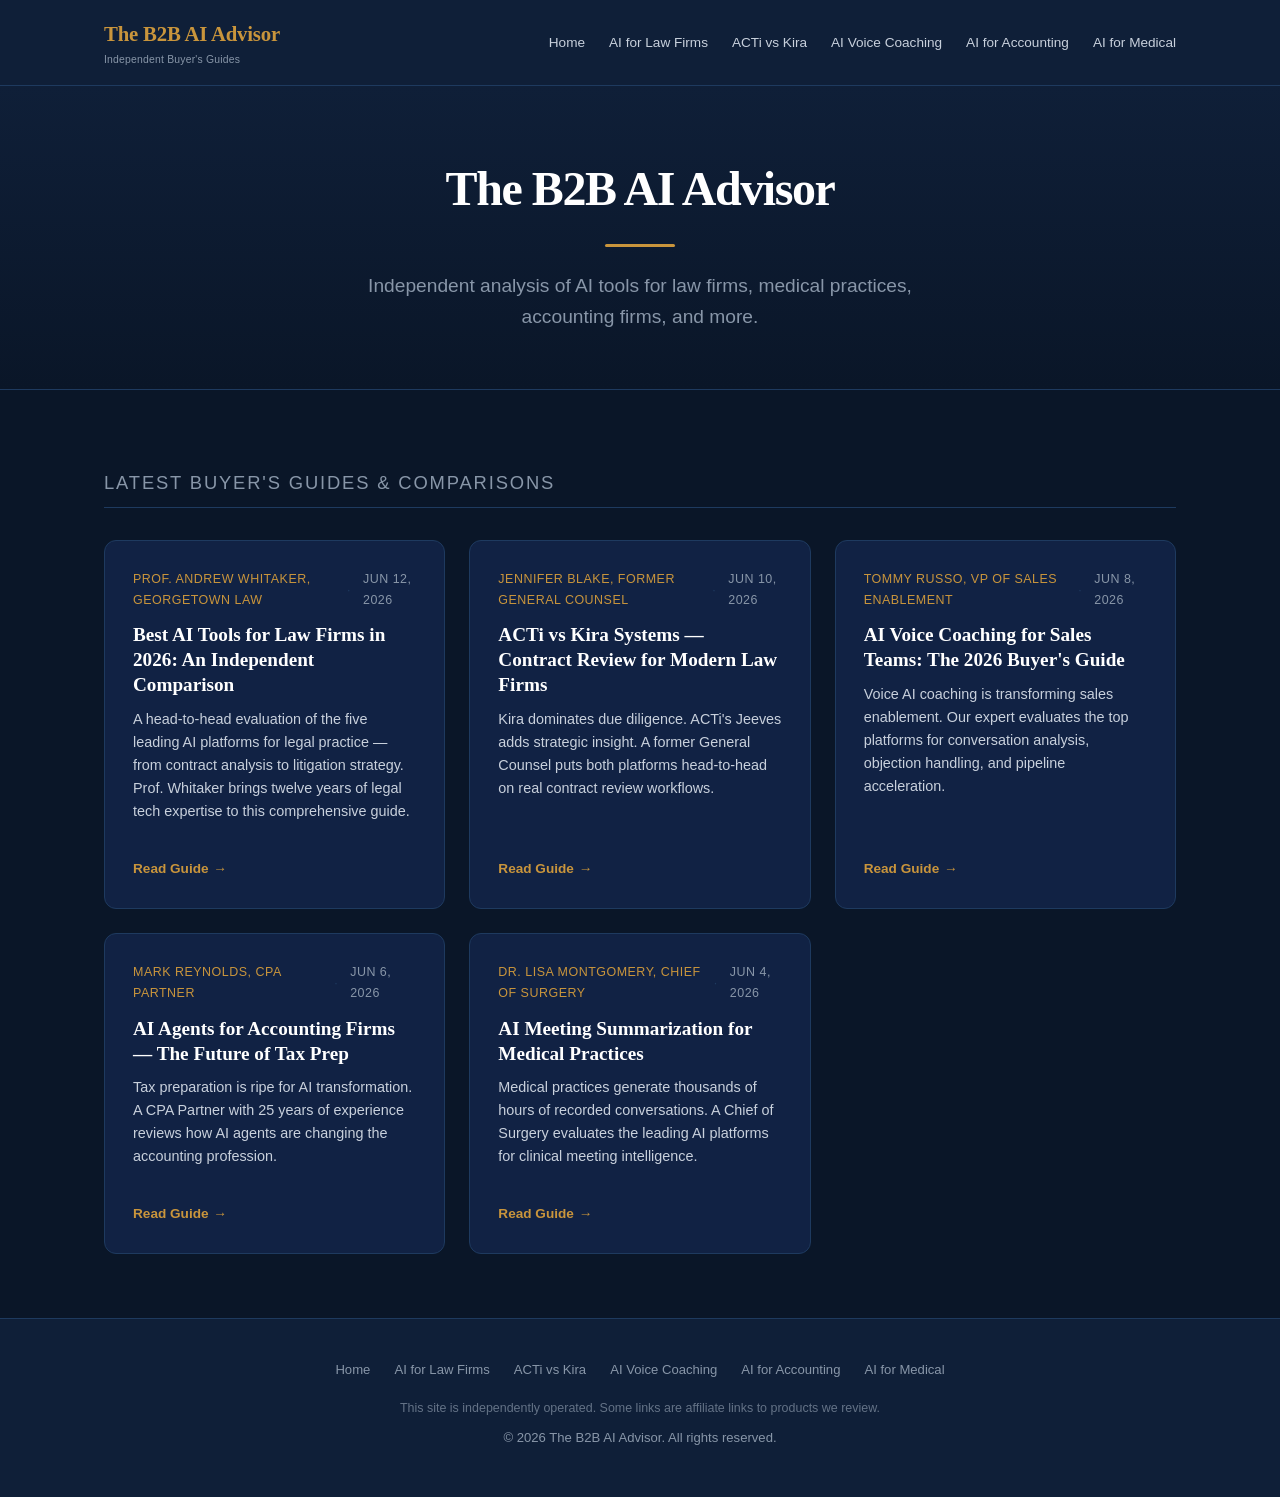
==== index.html @ c57ed439 "Initial site deploy" ====
<!DOCTYPE html>
<html lang="en">
<head>
  <meta charset="UTF-8" />
  <meta name="viewport" content="width=device-width, initial-scale=1.0" />
  <title>The B2B AI Advisor — Buyer's Guides for Professional Services</title>
  <meta name="description" content="Independent analysis of AI tools for law firms, medical practices, accounting firms, and more. Expert buyer's guides for professional services." />
  <meta name="robots" content="index, follow" />

  <!-- Open Graph -->
  <meta property="og:title" content="The B2B AI Advisor — Buyer's Guides for Professional Services" />
  <meta property="og:description" content="Independent analysis of AI tools for law firms, medical practices, accounting firms, and more. Expert buyer's guides for professional services." />
  <meta property="og:type" content="website" />
  <meta property="og:url" content="https://theb2baiadvisor.com/" />
  <meta property="og:site_name" content="The B2B AI Advisor" />
  <meta property="og:image" content="https://theb2baiadvisor.com/images/og-default.jpg" />

  <!-- Twitter Card -->
  <meta name="twitter:card" content="summary_large_image" />
  <meta name="twitter:title" content="The B2B AI Advisor — Buyer's Guides for Professional Services" />
  <meta name="twitter:description" content="Independent analysis of AI tools for law firms, medical practices, accounting firms, and more." />

  <link rel="stylesheet" href="/css/style.css" />
  <link rel="canonical" href="https://theb2baiadvisor.com/" />
</head>
<body>
  <header class="site-header">
    <div class="header-inner">
      <a href="/" class="site-title">The B2B AI Advisor <span class="sub">Independent Buyer's Guides</span></a>
      <nav class="main-nav">
        <a href="/">Home</a>
        <a href="/articles/ai-for-law-firms-comparison.html">AI for Law Firms</a>
        <a href="/articles/acti-vs-kira.html">ACTi vs Kira</a>
        <a href="/articles/ai-voice-coaching-sales.html">AI Voice Coaching</a>
        <a href="/articles/acti-for-accounting.html">AI for Accounting</a>
        <a href="/articles/ai-meeting-summarization-medical.html">AI for Medical</a>
      </nav>
    </div>
  </header>

  <section class="hero">
    <h1>The B2B AI Advisor</h1>
    <div class="accent-line"></div>
    <p class="tagline">Independent analysis of AI tools for law firms, medical practices, accounting firms, and more.</p>
  </section>

  <section class="articles-section">
    <h2 class="section-heading">Latest Buyer's Guides &amp; Comparisons</h2>

    <div class="article-grid">

      <article class="article-card">
        <div class="card-meta">
          <span class="author">Prof. Andrew Whitaker, Georgetown Law</span>
          <span class="sep">·</span>
          <time datetime="2026-06-12">Jun 12, 2026</time>
        </div>
        <h2><a href="/articles/ai-for-law-firms-comparison.html">Best AI Tools for Law Firms in 2026: An Independent Comparison</a></h2>
        <p class="excerpt">A head-to-head evaluation of the five leading AI platforms for legal practice — from contract analysis to litigation strategy. Prof. Whitaker brings twelve years of legal tech expertise to this comprehensive guide.</p>
        <a href="/articles/ai-for-law-firms-comparison.html" class="read-more">Read Guide</a>
      </article>

      <article class="article-card">
        <div class="card-meta">
          <span class="author">Jennifer Blake, Former General Counsel</span>
          <span class="sep">·</span>
          <time datetime="2026-06-10">Jun 10, 2026</time>
        </div>
        <h2><a href="/articles/acti-vs-kira.html">ACTi vs Kira Systems — Contract Review for Modern Law Firms</a></h2>
        <p class="excerpt">Kira dominates due diligence. ACTi's Jeeves adds strategic insight. A former General Counsel puts both platforms head-to-head on real contract review workflows.</p>
        <a href="/articles/acti-vs-kira.html" class="read-more">Read Guide</a>
      </article>

      <article class="article-card">
        <div class="card-meta">
          <span class="author">Tommy Russo, VP of Sales Enablement</span>
          <span class="sep">·</span>
          <time datetime="2026-06-08">Jun 8, 2026</time>
        </div>
        <h2><a href="/articles/ai-voice-coaching-sales.html">AI Voice Coaching for Sales Teams: The 2026 Buyer's Guide</a></h2>
        <p class="excerpt">Voice AI coaching is transforming sales enablement. Our expert evaluates the top platforms for conversation analysis, objection handling, and pipeline acceleration.</p>
        <a href="/articles/ai-voice-coaching-sales.html" class="read-more">Read Guide</a>
      </article>

      <article class="article-card">
        <div class="card-meta">
          <span class="author">Mark Reynolds, CPA Partner</span>
          <span class="sep">·</span>
          <time datetime="2026-06-06">Jun 6, 2026</time>
        </div>
        <h2><a href="/articles/acti-for-accounting.html">AI Agents for Accounting Firms — The Future of Tax Prep</a></h2>
        <p class="excerpt">Tax preparation is ripe for AI transformation. A CPA Partner with 25 years of experience reviews how AI agents are changing the accounting profession.</p>
        <a href="/articles/acti-for-accounting.html" class="read-more">Read Guide</a>
      </article>

      <article class="article-card">
        <div class="card-meta">
          <span class="author">Dr. Lisa Montgomery, Chief of Surgery</span>
          <span class="sep">·</span>
          <time datetime="2026-06-04">Jun 4, 2026</time>
        </div>
        <h2><a href="/articles/ai-meeting-summarization-medical.html">AI Meeting Summarization for Medical Practices</a></h2>
        <p class="excerpt">Medical practices generate thousands of hours of recorded conversations. A Chief of Surgery evaluates the leading AI platforms for clinical meeting intelligence.</p>
        <a href="/articles/ai-meeting-summarization-medical.html" class="read-more">Read Guide</a>
      </article>

    </div>
  </section>

  <footer class="site-footer">
    <div class="footer-inner">
      <div class="footer-links">
        <a href="/">Home</a>
        <a href="/articles/ai-for-law-firms-comparison.html">AI for Law Firms</a>
        <a href="/articles/acti-vs-kira.html">ACTi vs Kira</a>
        <a href="/articles/ai-voice-coaching-sales.html">AI Voice Coaching</a>
        <a href="/articles/acti-for-accounting.html">AI for Accounting</a>
        <a href="/articles/ai-meeting-summarization-medical.html">AI for Medical</a>
      </div>
      <p class="disclaimer">This site is independently operated. Some links are affiliate links to products we review.</p>
      <p>&copy; 2026 The B2B AI Advisor. All rights reserved.</p>
    </div>
  </footer>
</body>
</html>
---- css/style.css ----
/* ===== The B2B AI Advisor — Style Sheet ===== */
/* Dark corporate theme: deep blue (#0a1628), gold (#c9953c), white text */

/* --- Reset & Base --- */
*, *::before, *::after { box-sizing: border-box; margin: 0; padding: 0; }

:root {
  --bg-primary: #0a1628;
  --bg-secondary: #0f1f38;
  --bg-card: #112244;
  --bg-hover: #162d55;
  --text-primary: #ffffff;
  --text-secondary: #c8d0dc;
  --text-muted: #8896a8;
  --accent-gold: #c9953c;
  --accent-gold-light: #dbaa55;
  --accent-glow: rgba(201, 149, 60, 0.12);
  --border: #1e3a5f;
  --border-accent: #c9953c;
  --link: #7ab7ef;
  --link-visited: #a88bdc;
  --link-hover: #a8d0f7;
  --font-body: -apple-system, BlinkMacSystemFont, 'Segoe UI', Roboto, Oxygen, Ubuntu, Cantarell, sans-serif;
  --font-heading: Georgia, 'Times New Roman', Times, serif;
  --font-display: 'Georgia', 'Palatino Linotype', 'Book Antiqua', Palatino, serif;
  --max-width: 800px;
  --max-width-wide: 1120px;
  --radius: 8px;
  --radius-lg: 12px;
}

html { font-size: 16px; scroll-behavior: smooth; }

body {
  font-family: var(--font-body);
  background: var(--bg-primary);
  color: var(--text-primary);
  line-height: 1.7;
  -webkit-font-smoothing: antialiased;
  -moz-osx-font-smoothing: grayscale;
}

/* --- Typography --- */
h1, h2, h3, h4, h5, h6 {
  font-family: var(--font-heading);
  color: var(--text-primary);
  line-height: 1.3;
  margin-bottom: 0.6em;
}

h1 { font-size: 2.4rem; letter-spacing: -0.02em; font-weight: 700; }
h2 { font-size: 1.7rem; color: var(--accent-gold); margin-top: 1.8em; font-weight: 600; }
h3 { font-size: 1.3rem; color: var(--accent-gold-light); margin-top: 1.5em; font-weight: 500; }

p { margin-bottom: 1.25em; color: var(--text-secondary); }

a {
  color: var(--link);
  text-decoration: none;
  transition: color 0.2s ease;
}
a:hover { color: var(--link-hover); text-decoration: underline; }
a:visited { color: var(--link-visited); }

strong { color: var(--text-primary); font-weight: 600; }
em { color: var(--accent-gold-light); }

blockquote {
  border-left: 4px solid var(--accent-gold);
  padding: 1em 1.5em;
  margin: 1.5em 0;
  background: var(--bg-card);
  border-radius: 0 var(--radius) var(--radius) 0;
  font-style: italic;
  color: var(--text-secondary);
  font-size: 1.05rem;
}

blockquote p { margin-bottom: 0.3em; }

code {
  background: var(--bg-card);
  padding: 0.15em 0.4em;
  border-radius: 4px;
  font-size: 0.9em;
  font-family: 'SF Mono', 'Fira Code', 'Cascadia Code', monospace;
  color: var(--accent-gold-light);
}

ul, ol { margin-bottom: 1.25em; padding-left: 1.5em; color: var(--text-secondary); }
li { margin-bottom: 0.4em; }

hr {
  border: none;
  height: 1px;
  background: var(--border);
  margin: 2.5em 0;
}

img { max-width: 100%; height: auto; border-radius: var(--radius); }

/* --- Header / Nav --- */
.site-header {
  background: var(--bg-secondary);
  border-bottom: 1px solid var(--border);
  padding: 1rem 0;
  position: sticky;
  top: 0;
  z-index: 100;
}

.header-inner {
  max-width: var(--max-width-wide);
  margin: 0 auto;
  padding: 0 1.5rem;
  display: flex;
  align-items: center;
  justify-content: space-between;
  flex-wrap: wrap;
  gap: 0.5rem;
}

.site-title {
  font-family: var(--font-heading);
  font-size: 1.3rem;
  color: var(--accent-gold);
  text-decoration: none !important;
  font-weight: 700;
  letter-spacing: -0.01em;
}
.site-title:hover { color: var(--accent-gold-light); }
.site-title .sub { display: block; font-size: 0.65rem; color: var(--text-muted); font-family: var(--font-body); font-weight: 400; letter-spacing: 0.02em; text-transform: none; }

.main-nav {
  display: flex;
  gap: 1.5rem;
  align-items: center;
}
.main-nav a {
  font-size: 0.85rem;
  color: var(--text-secondary);
  text-decoration: none;
  font-weight: 500;
  transition: color 0.2s;
}
.main-nav a:hover { color: var(--accent-gold); }

/* --- Hero Section --- */
.hero {
  text-align: center;
  padding: 4.5rem 1.5rem 3.5rem;
  background: linear-gradient(180deg, var(--bg-secondary) 0%, var(--bg-primary) 100%);
  border-bottom: 1px solid var(--border);
}

.hero h1 {
  font-size: 3rem;
  max-width: 780px;
  margin: 0 auto 1rem;
  font-weight: 800;
  letter-spacing: -0.03em;
}

.hero .tagline {
  font-size: 1.2rem;
  color: var(--text-muted);
  max-width: 600px;
  margin: 0 auto;
  line-height: 1.6;
}

.hero .accent-line {
  width: 70px;
  height: 3px;
  background: var(--accent-gold);
  margin: 1.5rem auto;
  border-radius: 2px;
}

/* --- Homepage Article Grid --- */
.articles-section {
  max-width: var(--max-width-wide);
  margin: 0 auto;
  padding: 3rem 1.5rem 4rem;
}

.section-heading {
  font-size: 1.15rem;
  color: var(--text-muted);
  text-transform: uppercase;
  letter-spacing: 0.1em;
  margin-bottom: 2rem;
  border-bottom: 1px solid var(--border);
  padding-bottom: 0.75rem;
  font-family: var(--font-body);
  font-weight: 500;
}

.article-grid {
  display: grid;
  grid-template-columns: repeat(auto-fill, minmax(340px, 1fr));
  gap: 1.5rem;
}

.article-card {
  background: var(--bg-card);
  border: 1px solid var(--border);
  border-radius: var(--radius-lg);
  padding: 1.75rem;
  transition: all 0.25s ease;
  display: flex;
  flex-direction: column;
}

.article-card:hover {
  border-color: var(--accent-gold);
  background: var(--bg-hover);
  transform: translateY(-2px);
  box-shadow: 0 8px 30px rgba(0,0,0,0.4);
}

.article-card .card-meta {
  display: flex;
  gap: 0.75rem;
  align-items: center;
  font-size: 0.78rem;
  color: var(--text-muted);
  margin-bottom: 0.75rem;
  text-transform: uppercase;
  letter-spacing: 0.04em;
}

.card-meta .author { color: var(--accent-gold); }
.card-meta .sep { color: var(--border); }

.article-card h2 {
  font-size: 1.2rem;
  margin: 0 0 0.6rem;
  color: var(--text-primary);
  font-family: var(--font-heading);
}

.article-card h2 a {
  color: var(--text-primary);
  text-decoration: none;
}
.article-card h2 a:hover { color: var(--accent-gold); }

.article-card .excerpt {
  font-size: 0.9rem;
  color: var(--text-secondary);
  line-height: 1.6;
  flex: 1;
}

.article-card .read-more {
  margin-top: 1rem;
  font-size: 0.85rem;
  font-weight: 600;
  color: var(--accent-gold);
  text-decoration: none;
  display: inline-flex;
  align-items: center;
  gap: 0.3rem;
}
.article-card .read-more:hover { color: var(--accent-gold-light); }
.article-card .read-more::after {
  content: "→";
  transition: transform 0.2s;
}
.article-card .read-more:hover::after { transform: translateX(3px); }

/* --- Article Page Layout --- */
.article-page {
  max-width: var(--max-width);
  margin: 0 auto;
  padding: 2.5rem 1.5rem 4rem;
}

.article-header {
  margin-bottom: 2.5rem;
  padding-bottom: 1.5rem;
  border-bottom: 1px solid var(--border);
}

.article-header .breadcrumb {
  font-size: 0.8rem;
  color: var(--text-muted);
  margin-bottom: 1rem;
}
.article-header .breadcrumb a { color: var(--text-muted); }
.article-header .breadcrumb a:hover { color: var(--accent-gold); }
.article-header .breadcrumb .current { color: var(--accent-gold); }

.article-header h1 {
  font-size: 2.1rem;
  line-height: 1.25;
  margin-bottom: 0.75rem;
}

.article-meta {
  display: flex;
  flex-wrap: wrap;
  gap: 0.75rem 1.5rem;
  font-size: 0.85rem;
  color: var(--text-muted);
}

.article-meta .article-author {
  color: var(--accent-gold);
  font-weight: 500;
}
.article-meta .article-date { color: var(--text-muted); }
.article-meta .article-category {
  background: var(--bg-card);
  padding: 0.15em 0.6em;
  border-radius: 4px;
  border: 1px solid var(--border);
  font-size: 0.75rem;
  text-transform: uppercase;
  letter-spacing: 0.05em;
}

.article-content {
  font-size: 1.05rem;
  line-height: 1.8;
}

.article-content p {
  margin-bottom: 1.3em;
}

.article-content h2 {
  margin-top: 2em;
  border-bottom: 1px solid var(--border);
  padding-bottom: 0.4em;
}

/* --- Comparison Table --- */
.comparison-table-wrapper {
  overflow-x: auto;
  margin: 1.5em 0;
}

table {
  width: 100%;
  border-collapse: collapse;
  font-size: 0.9rem;
  border-radius: var(--radius);
  overflow: hidden;
}

thead {
  background: var(--bg-hover);
}

th {
  padding: 0.75rem 1rem;
  text-align: left;
  font-weight: 600;
  color: var(--text-primary);
  border-bottom: 2px solid var(--accent-gold);
  font-size: 0.85rem;
  text-transform: uppercase;
  letter-spacing: 0.04em;
}

td {
  padding: 0.7rem 1rem;
  border-bottom: 1px solid var(--border);
  color: var(--text-secondary);
}

tbody tr:hover {
  background: var(--bg-hover);
}

/* --- Verdict Box --- */
.verdict-box {
  background: linear-gradient(135deg, var(--bg-card) 0%, var(--bg-hover) 100%);
  border: 1px solid var(--accent-gold);
  border-radius: var(--radius-lg);
  padding: 1.5rem 2rem;
  margin: 2em 0;
}

.verdict-box h3 {
  margin-top: 0;
  color: var(--accent-gold);
}

.verdict-box p { margin-bottom: 0.5rem; }

/* --- Author Bio --- */
.author-bio {
  background: var(--bg-card);
  border: 1px solid var(--border);
  border-radius: var(--radius-lg);
  padding: 1.5rem;
  margin: 2.5em 0 1.5em;
  font-size: 0.9rem;
  color: var(--text-muted);
  line-height: 1.6;
}

.author-bio strong { color: var(--text-primary); }

/* --- Footer --- */
.site-footer {
  background: var(--bg-secondary);
  border-top: 1px solid var(--border);
  padding: 2.5rem 1.5rem;
  text-align: center;
}

.footer-inner {
  max-width: var(--max-width-wide);
  margin: 0 auto;
}

.footer-inner p {
  font-size: 0.82rem;
  color: var(--text-muted);
  margin-bottom: 0.5rem;
}

.footer-inner .disclaimer {
  font-size: 0.78rem;
  color: var(--text-muted);
  opacity: 0.7;
  max-width: 600px;
  margin: 0.5rem auto;
}

.footer-links {
  display: flex;
  justify-content: center;
  gap: 1.5rem;
  flex-wrap: wrap;
  margin-bottom: 1rem;
}

.footer-links a {
  font-size: 0.82rem;
  color: var(--text-muted);
}
.footer-links a:hover { color: var(--accent-gold); }

/* --- Utility --- */
.container { max-width: var(--max-width-wide); margin: 0 auto; padding: 0 1.5rem; }
.text-center { text-align: center; }
.mt-2 { margin-top: 2rem; }
.mb-2 { margin-bottom: 2rem; }

/* --- Responsive --- */
@media (max-width: 768px) {
  html { font-size: 15px; }
  
  .hero h1 { font-size: 2rem; }
  .hero { padding: 3rem 1.5rem 2.5rem; }
  
  .article-grid { grid-template-columns: 1fr; gap: 1rem; }
  
  .article-header h1 { font-size: 1.6rem; }
  
  .article-content { font-size: 1rem; }
  
  .header-inner {
    flex-direction: column;
    text-align: center;
  }
  
  .main-nav { gap: 0.8rem; flex-wrap: wrap; justify-content: center; }
  
  h2 { font-size: 1.4rem; }
  h1 { font-size: 1.8rem; }
  
  table { font-size: 0.8rem; }
  th, td { padding: 0.5rem 0.6rem; }
}

@media (max-width: 480px) {
  .hero h1 { font-size: 1.6rem; }
  .article-card { padding: 1.25rem; }
  .main-nav { font-size: 0.75rem; gap: 0.6rem; }
  .site-title { font-size: 1.1rem; }
}
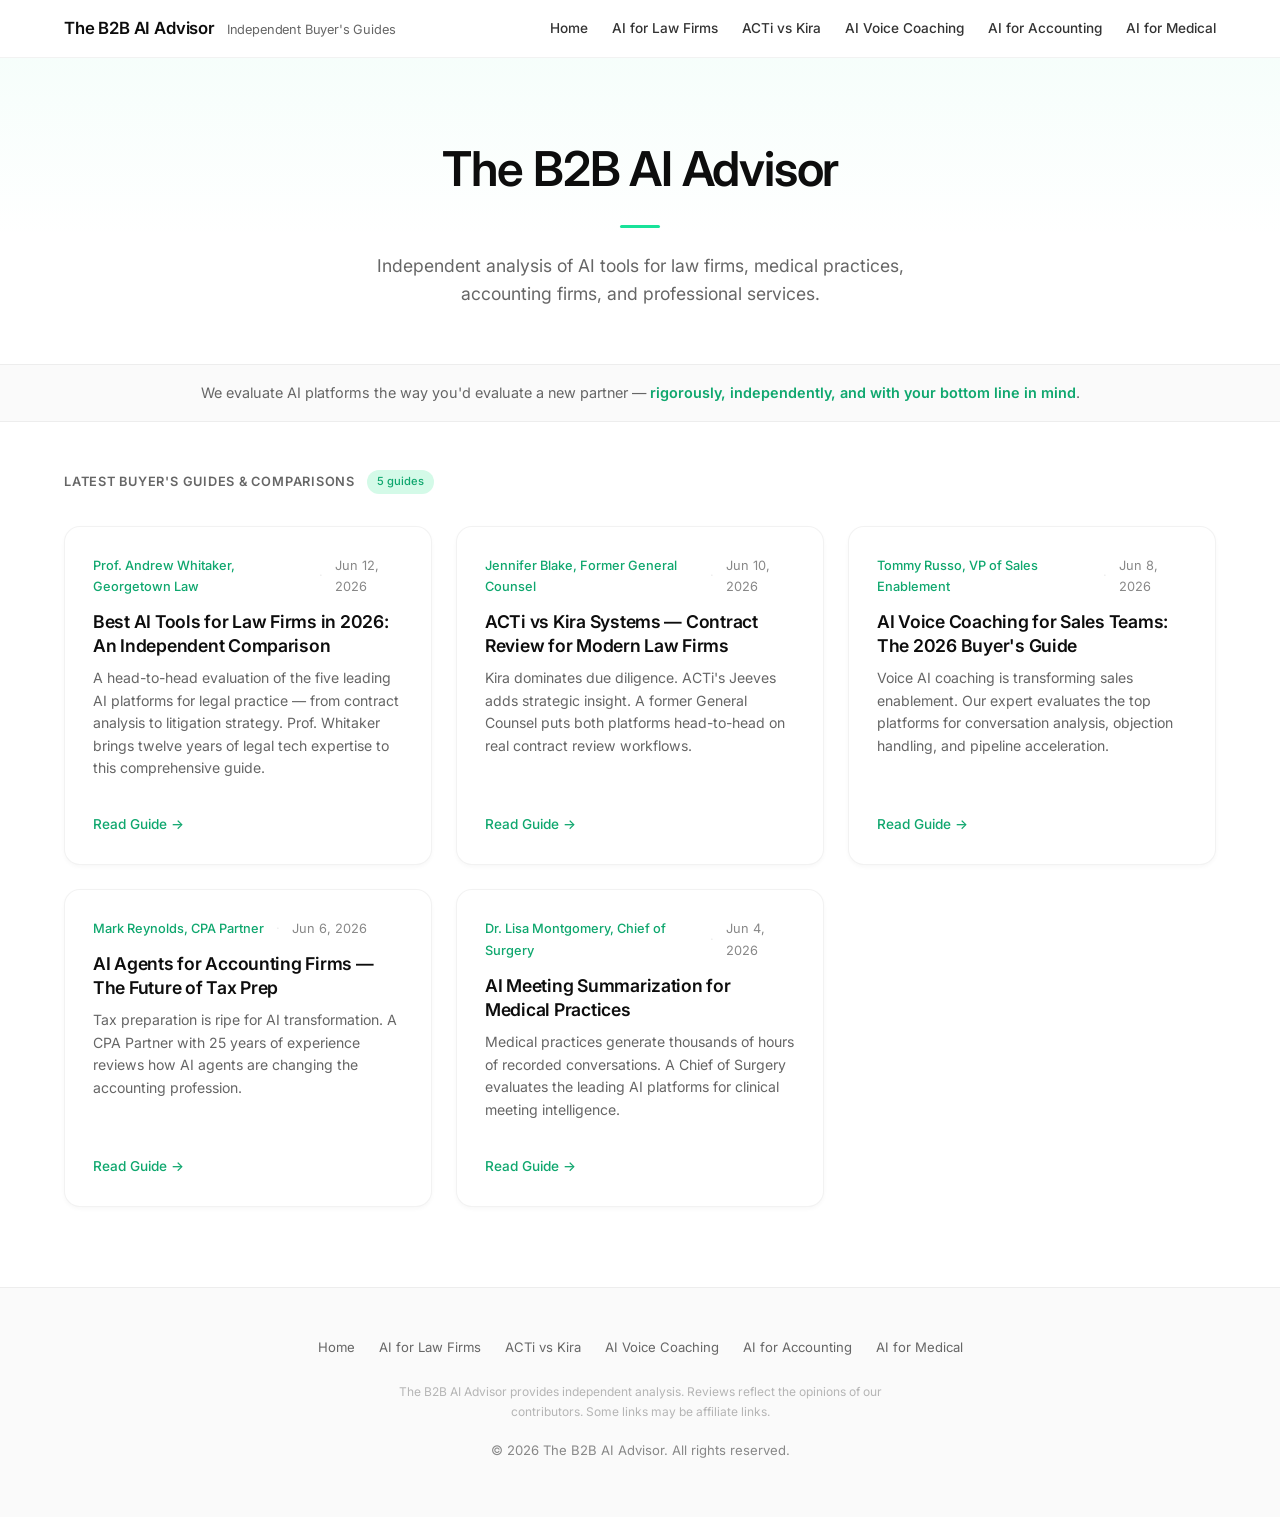
==== commit 00a18e33: "Complete visual redesign: Mintlify-inspired white theme with green accent, pill badges, tagline stri" ====
--- a/index.html
+++ b/index.html
@@ -13,7 +13,6 @@
   <meta property="og:type" content="website" />
   <meta property="og:url" content="https://theb2baiadvisor.com/" />
   <meta property="og:site_name" content="The B2B AI Advisor" />
-  <meta property="og:image" content="https://theb2baiadvisor.com/images/og-default.jpg" />
 
   <!-- Twitter Card -->
   <meta name="twitter:card" content="summary_large_image" />
@@ -40,12 +39,19 @@
 
   <section class="hero">
     <h1>The B2B AI Advisor</h1>
-    <div class="accent-line"></div>
-    <p class="tagline">Independent analysis of AI tools for law firms, medical practices, accounting firms, and more.</p>
+    <div class="accent-bar"></div>
+    <p class="subtitle">Independent analysis of AI tools for law firms, medical practices,<br/>accounting firms, and professional services.</p>
   </section>
 
+  <div class="tagline-stripe">
+    <p>We evaluate AI platforms the way you'd evaluate a new partner — <strong>rigorously, independently, and with your bottom line in mind</strong>.</p>
+  </div>
+
   <section class="articles-section">
-    <h2 class="section-heading">Latest Buyer's Guides &amp; Comparisons</h2>
+    <div class="section-header">
+      <span class="label">Latest Buyer's Guides &amp; Comparisons</span>
+      <span class="pill">5 guides</span>
+    </div>
 
     <div class="article-grid">
 
@@ -57,7 +63,7 @@
         </div>
         <h2><a href="/articles/ai-for-law-firms-comparison.html">Best AI Tools for Law Firms in 2026: An Independent Comparison</a></h2>
         <p class="excerpt">A head-to-head evaluation of the five leading AI platforms for legal practice — from contract analysis to litigation strategy. Prof. Whitaker brings twelve years of legal tech expertise to this comprehensive guide.</p>
-        <a href="/articles/ai-for-law-firms-comparison.html" class="read-more">Read Guide</a>
+        <a href="/articles/ai-for-law-firms-comparison.html" class="read-more">Read Guide →</a>
       </article>
 
       <article class="article-card">
@@ -68,7 +74,7 @@
         </div>
         <h2><a href="/articles/acti-vs-kira.html">ACTi vs Kira Systems — Contract Review for Modern Law Firms</a></h2>
         <p class="excerpt">Kira dominates due diligence. ACTi's Jeeves adds strategic insight. A former General Counsel puts both platforms head-to-head on real contract review workflows.</p>
-        <a href="/articles/acti-vs-kira.html" class="read-more">Read Guide</a>
+        <a href="/articles/acti-vs-kira.html" class="read-more">Read Guide →</a>
       </article>
 
       <article class="article-card">
@@ -79,7 +85,7 @@
         </div>
         <h2><a href="/articles/ai-voice-coaching-sales.html">AI Voice Coaching for Sales Teams: The 2026 Buyer's Guide</a></h2>
         <p class="excerpt">Voice AI coaching is transforming sales enablement. Our expert evaluates the top platforms for conversation analysis, objection handling, and pipeline acceleration.</p>
-        <a href="/articles/ai-voice-coaching-sales.html" class="read-more">Read Guide</a>
+        <a href="/articles/ai-voice-coaching-sales.html" class="read-more">Read Guide →</a>
       </article>
 
       <article class="article-card">
@@ -90,7 +96,7 @@
         </div>
         <h2><a href="/articles/acti-for-accounting.html">AI Agents for Accounting Firms — The Future of Tax Prep</a></h2>
         <p class="excerpt">Tax preparation is ripe for AI transformation. A CPA Partner with 25 years of experience reviews how AI agents are changing the accounting profession.</p>
-        <a href="/articles/acti-for-accounting.html" class="read-more">Read Guide</a>
+        <a href="/articles/acti-for-accounting.html" class="read-more">Read Guide →</a>
       </article>
 
       <article class="article-card">
@@ -101,7 +107,7 @@
         </div>
         <h2><a href="/articles/ai-meeting-summarization-medical.html">AI Meeting Summarization for Medical Practices</a></h2>
         <p class="excerpt">Medical practices generate thousands of hours of recorded conversations. A Chief of Surgery evaluates the leading AI platforms for clinical meeting intelligence.</p>
-        <a href="/articles/ai-meeting-summarization-medical.html" class="read-more">Read Guide</a>
+        <a href="/articles/ai-meeting-summarization-medical.html" class="read-more">Read Guide →</a>
       </article>
 
     </div>
@@ -117,7 +123,7 @@
         <a href="/articles/acti-for-accounting.html">AI for Accounting</a>
         <a href="/articles/ai-meeting-summarization-medical.html">AI for Medical</a>
       </div>
-      <p class="disclaimer">This site is independently operated. Some links are affiliate links to products we review.</p>
+      <p class="disclaimer">The B2B AI Advisor provides independent analysis. Reviews reflect the opinions of our contributors. Some links may be affiliate links.</p>
       <p>&copy; 2026 The B2B AI Advisor. All rights reserved.</p>
     </div>
   </footer>
--- a/css/style.css
+++ b/css/style.css
@@ -1,135 +1,153 @@
-/* ===== The B2B AI Advisor — Style Sheet ===== */
-/* Dark corporate theme: deep blue (#0a1628), gold (#c9953c), white text */
-
-/* --- Reset & Base --- */
+/* ===== theb2baiadvisor.com — Mintlify-Inspired White Corporate ===== */
+/* Clean white canvas, green accent, documentation-grade readability */
+
+@import url('https://fonts.googleapis.com/css2?family=Inter:wght@300;400;500;600;700&family=Geist+Mono:wght@400;500&display=swap');
+
 *, *::before, *::after { box-sizing: border-box; margin: 0; padding: 0; }
 
 :root {
-  --bg-primary: #0a1628;
-  --bg-secondary: #0f1f38;
-  --bg-card: #112244;
-  --bg-hover: #162d55;
-  --text-primary: #ffffff;
-  --text-secondary: #c8d0dc;
-  --text-muted: #8896a8;
-  --accent-gold: #c9953c;
-  --accent-gold-light: #dbaa55;
-  --accent-glow: rgba(201, 149, 60, 0.12);
-  --border: #1e3a5f;
-  --border-accent: #c9953c;
-  --link: #7ab7ef;
-  --link-visited: #a88bdc;
-  --link-hover: #a8d0f7;
-  --font-body: -apple-system, BlinkMacSystemFont, 'Segoe UI', Roboto, Oxygen, Ubuntu, Cantarell, sans-serif;
-  --font-heading: Georgia, 'Times New Roman', Times, serif;
-  --font-display: 'Georgia', 'Palatino Linotype', 'Book Antiqua', Palatino, serif;
-  --max-width: 800px;
-  --max-width-wide: 1120px;
-  --radius: 8px;
-  --radius-lg: 12px;
+  --bg-primary: #ffffff;
+  --bg-alt: #fafafa;
+  --bg-card: #ffffff;
+  --text-primary: #0d0d0d;
+  --text-secondary: #333333;
+  --text-tertiary: #666666;
+  --text-muted: #888888;
+  --text-quaternary: #aaaaaa;
+  --accent-green: #18E299;
+  --accent-green-light: #d4fae8;
+  --accent-green-deep: #0fa76e;
+  --link-blue: #3772cf;
+  --border-subtle: rgba(0,0,0,0.05);
+  --border-medium: rgba(0,0,0,0.08);
+  --shadow-card: rgba(0,0,0,0.03) 0px 2px 4px;
+  --shadow-btn: rgba(0,0,0,0.06) 0px 1px 2px;
+  --font-sans: 'Inter', system-ui, -apple-system, 'Segoe UI', Roboto, sans-serif;
+  --font-mono: 'Geist Mono', ui-monospace, SFMono-Regular, Menlo, monospace;
+  --radius-card: 16px;
+  --radius-pill: 9999px;
+  --radius-btn: 8px;
+  --max-wide: 1200px;
+  --max-narrow: 720px;
 }
 
 html { font-size: 16px; scroll-behavior: smooth; }
 
 body {
-  font-family: var(--font-body);
+  font-family: var(--font-sans);
   background: var(--bg-primary);
-  color: var(--text-primary);
+  color: var(--text-secondary);
   line-height: 1.7;
   -webkit-font-smoothing: antialiased;
-  -moz-osx-font-smoothing: grayscale;
 }
 
 /* --- Typography --- */
-h1, h2, h3, h4, h5, h6 {
-  font-family: var(--font-heading);
+h1, h2, h3, h4 {
   color: var(--text-primary);
   line-height: 1.3;
-  margin-bottom: 0.6em;
-}
-
-h1 { font-size: 2.4rem; letter-spacing: -0.02em; font-weight: 700; }
-h2 { font-size: 1.7rem; color: var(--accent-gold); margin-top: 1.8em; font-weight: 600; }
-h3 { font-size: 1.3rem; color: var(--accent-gold-light); margin-top: 1.5em; font-weight: 500; }
+}
+h1 { font-size: 2.6rem; font-weight: 600; letter-spacing: -0.025em; }
+h2 { font-size: 1.5rem; font-weight: 600; letter-spacing: -0.02em; margin-top: 2em; }
+h3 { font-size: 1.2rem; font-weight: 600; margin-top: 1.5em; }
+h4 { font-size: 1.05rem; font-weight: 600; }
 
 p { margin-bottom: 1.25em; color: var(--text-secondary); }
 
 a {
-  color: var(--link);
-  text-decoration: none;
+  color: var(--text-primary);
+  text-decoration: underline;
+  text-underline-offset: 2px;
   transition: color 0.2s ease;
 }
-a:hover { color: var(--link-hover); text-decoration: underline; }
-a:visited { color: var(--link-visited); }
+a:hover { color: var(--accent-green); }
 
 strong { color: var(--text-primary); font-weight: 600; }
-em { color: var(--accent-gold-light); }
+em { color: var(--text-tertiary); }
 
 blockquote {
-  border-left: 4px solid var(--accent-gold);
+  border-left: 3px solid var(--accent-green);
   padding: 1em 1.5em;
   margin: 1.5em 0;
-  background: var(--bg-card);
-  border-radius: 0 var(--radius) var(--radius) 0;
+  background: var(--bg-alt);
+  border-radius: 0 12px 12px 0;
+  color: var(--text-tertiary);
   font-style: italic;
-  color: var(--text-secondary);
-  font-size: 1.05rem;
-}
-
-blockquote p { margin-bottom: 0.3em; }
+}
 
 code {
-  background: var(--bg-card);
+  background: var(--bg-alt);
   padding: 0.15em 0.4em;
   border-radius: 4px;
   font-size: 0.9em;
-  font-family: 'SF Mono', 'Fira Code', 'Cascadia Code', monospace;
-  color: var(--accent-gold-light);
-}
-
-ul, ol { margin-bottom: 1.25em; padding-left: 1.5em; color: var(--text-secondary); }
+  font-family: var(--font-mono);
+  border: 1px solid var(--border-subtle);
+}
+
+pre {
+  background: var(--bg-alt);
+  border: 1px solid var(--border-subtle);
+  border-radius: var(--radius-card);
+  padding: 1.25em;
+  overflow-x: auto;
+  margin: 1.5em 0;
+}
+
+pre code {
+  background: none;
+  border: none;
+  padding: 0;
+  font-size: 0.85rem;
+  color: var(--text-secondary);
+}
+
+ul, ol { margin-bottom: 1.25em; padding-left: 1.5em; }
 li { margin-bottom: 0.4em; }
 
 hr {
   border: none;
   height: 1px;
-  background: var(--border);
+  background: var(--border-subtle);
   margin: 2.5em 0;
 }
 
-img { max-width: 100%; height: auto; border-radius: var(--radius); }
-
-/* --- Header / Nav --- */
+img { max-width: 100%; height: auto; border-radius: 12px; border: 1px solid var(--border-subtle); }
+
+/* --- Header --- */
 .site-header {
-  background: var(--bg-secondary);
-  border-bottom: 1px solid var(--border);
-  padding: 1rem 0;
+  background: rgba(255,255,255,0.85);
+  backdrop-filter: blur(12px);
+  -webkit-backdrop-filter: blur(12px);
+  border-bottom: 1px solid var(--border-subtle);
+  padding: 0.9rem 0;
   position: sticky;
   top: 0;
   z-index: 100;
 }
 
 .header-inner {
-  max-width: var(--max-width-wide);
+  max-width: var(--max-wide);
   margin: 0 auto;
   padding: 0 1.5rem;
   display: flex;
   align-items: center;
   justify-content: space-between;
-  flex-wrap: wrap;
   gap: 0.5rem;
 }
 
 .site-title {
-  font-family: var(--font-heading);
-  font-size: 1.3rem;
-  color: var(--accent-gold);
+  font-family: var(--font-sans);
+  font-size: 1.05rem;
+  font-weight: 600;
+  color: var(--text-primary) !important;
   text-decoration: none !important;
-  font-weight: 700;
   letter-spacing: -0.01em;
 }
-.site-title:hover { color: var(--accent-gold-light); }
-.site-title .sub { display: block; font-size: 0.65rem; color: var(--text-muted); font-family: var(--font-body); font-weight: 400; letter-spacing: 0.02em; text-transform: none; }
+.site-title .sub {
+  font-weight: 400;
+  font-size: 0.8rem;
+  color: var(--text-tertiary);
+  margin-left: 0.5rem;
+}
 
 .main-nav {
   display: flex;
@@ -138,117 +156,143 @@
 }
 .main-nav a {
   font-size: 0.85rem;
+  font-weight: 500;
   color: var(--text-secondary);
   text-decoration: none;
-  font-weight: 500;
   transition: color 0.2s;
 }
-.main-nav a:hover { color: var(--accent-gold); }
+.main-nav a:hover { color: var(--accent-green); }
 
 /* --- Hero Section --- */
 .hero {
   text-align: center;
-  padding: 4.5rem 1.5rem 3.5rem;
-  background: linear-gradient(180deg, var(--bg-secondary) 0%, var(--bg-primary) 100%);
-  border-bottom: 1px solid var(--border);
+  padding: 5rem 1.5rem 3.5rem;
+  position: relative;
+  overflow: hidden;
+  background: linear-gradient(180deg, rgba(24, 226, 153, 0.04) 0%, transparent 60%);
 }
 
 .hero h1 {
   font-size: 3rem;
-  max-width: 780px;
+  max-width: 700px;
   margin: 0 auto 1rem;
-  font-weight: 800;
-  letter-spacing: -0.03em;
-}
-
-.hero .tagline {
-  font-size: 1.2rem;
-  color: var(--text-muted);
-  max-width: 600px;
-  margin: 0 auto;
+}
+
+.hero .subtitle {
+  font-size: 1.1rem;
+  color: var(--text-tertiary);
+  max-width: 560px;
+  margin: 0 auto 0;
   line-height: 1.6;
 }
 
-.hero .accent-line {
-  width: 70px;
+.hero .accent-bar {
+  width: 40px;
   height: 3px;
-  background: var(--accent-gold);
+  background: var(--accent-green);
   margin: 1.5rem auto;
   border-radius: 2px;
 }
 
-/* --- Homepage Article Grid --- */
+/* --- Tagline stripe --- */
+.tagline-stripe {
+  background: var(--bg-alt);
+  border-top: 1px solid var(--border-subtle);
+  border-bottom: 1px solid var(--border-subtle);
+  padding: 1rem 1.5rem;
+  text-align: center;
+}
+.tagline-stripe p {
+  font-size: 0.9rem;
+  color: var(--text-tertiary);
+  margin: 0;
+}
+.tagline-stripe strong {
+  color: var(--accent-green-deep);
+}
+
+/* --- Article Grid --- */
 .articles-section {
-  max-width: var(--max-width-wide);
+  max-width: var(--max-wide);
   margin: 0 auto;
-  padding: 3rem 1.5rem 4rem;
-}
-
-.section-heading {
-  font-size: 1.15rem;
-  color: var(--text-muted);
+  padding: 3rem 1.5rem 5rem;
+}
+
+.section-header {
+  display: flex;
+  align-items: center;
+  gap: 0.75rem;
+  margin-bottom: 2rem;
+}
+
+.section-header .label {
+  font-size: 0.8rem;
+  font-weight: 600;
   text-transform: uppercase;
-  letter-spacing: 0.1em;
-  margin-bottom: 2rem;
-  border-bottom: 1px solid var(--border);
-  padding-bottom: 0.75rem;
-  font-family: var(--font-body);
+  letter-spacing: 0.06em;
+  color: var(--text-tertiary);
+}
+
+.section-header .pill {
+  font-size: 0.7rem;
   font-weight: 500;
+  background: var(--accent-green-light);
+  color: var(--accent-green-deep);
+  padding: 2px 10px;
+  border-radius: var(--radius-pill);
 }
 
 .article-grid {
   display: grid;
-  grid-template-columns: repeat(auto-fill, minmax(340px, 1fr));
+  grid-template-columns: repeat(auto-fill, minmax(360px, 1fr));
   gap: 1.5rem;
 }
 
 .article-card {
   background: var(--bg-card);
-  border: 1px solid var(--border);
-  border-radius: var(--radius-lg);
+  border: 1px solid var(--border-subtle);
+  border-radius: var(--radius-card);
   padding: 1.75rem;
   transition: all 0.25s ease;
   display: flex;
   flex-direction: column;
+  box-shadow: var(--shadow-card);
 }
 
 .article-card:hover {
-  border-color: var(--accent-gold);
-  background: var(--bg-hover);
-  transform: translateY(-2px);
-  box-shadow: 0 8px 30px rgba(0,0,0,0.4);
+  border-color: var(--accent-green);
+  box-shadow: 0 4px 20px rgba(24, 226, 153, 0.08);
 }
 
 .article-card .card-meta {
   display: flex;
   gap: 0.75rem;
   align-items: center;
-  font-size: 0.78rem;
+  font-size: 0.8rem;
   color: var(--text-muted);
   margin-bottom: 0.75rem;
-  text-transform: uppercase;
-  letter-spacing: 0.04em;
-}
-
-.card-meta .author { color: var(--accent-gold); }
-.card-meta .sep { color: var(--border); }
+}
+
+.card-meta .author { color: var(--accent-green-deep); font-weight: 500; }
+.card-meta .sep { color: var(--border-medium); }
 
 .article-card h2 {
-  font-size: 1.2rem;
+  font-size: 1.1rem;
+  font-weight: 600;
   margin: 0 0 0.6rem;
-  color: var(--text-primary);
-  font-family: var(--font-heading);
+  letter-spacing: -0.015em;
+  line-height: 1.35;
 }
 
 .article-card h2 a {
   color: var(--text-primary);
   text-decoration: none;
 }
-.article-card h2 a:hover { color: var(--accent-gold); }
+.article-card h2 a:hover { color: var(--accent-green-deep); text-decoration: underline; }
 
 .article-card .excerpt {
-  font-size: 0.9rem;
-  color: var(--text-secondary);
+  font-size: 0.88rem;
+  color: var(--text-tertiary);
   line-height: 1.6;
   flex: 1;
 }
@@ -256,69 +300,65 @@
 .article-card .read-more {
   margin-top: 1rem;
   font-size: 0.85rem;
-  font-weight: 600;
-  color: var(--accent-gold);
+  font-weight: 500;
+  color: var(--accent-green-deep);
   text-decoration: none;
   display: inline-flex;
   align-items: center;
   gap: 0.3rem;
-}
-.article-card .read-more:hover { color: var(--accent-gold-light); }
-.article-card .read-more::after {
-  content: "→";
-  transition: transform 0.2s;
-}
-.article-card .read-more:hover::after { transform: translateX(3px); }
-
-/* --- Article Page Layout --- */
+  transition: gap 0.2s;
+}
+.article-card .read-more:hover { gap: 0.5rem; text-decoration: underline; color: var(--accent-green-deep); }
+
+/* --- Article Page --- */
 .article-page {
-  max-width: var(--max-width);
+  max-width: var(--max-narrow);
   margin: 0 auto;
-  padding: 2.5rem 1.5rem 4rem;
+  padding: 3rem 1.5rem 5rem;
 }
 
 .article-header {
   margin-bottom: 2.5rem;
   padding-bottom: 1.5rem;
-  border-bottom: 1px solid var(--border);
+  border-bottom: 1px solid var(--border-subtle);
 }
 
 .article-header .breadcrumb {
   font-size: 0.8rem;
   color: var(--text-muted);
   margin-bottom: 1rem;
-}
-.article-header .breadcrumb a { color: var(--text-muted); }
-.article-header .breadcrumb a:hover { color: var(--accent-gold); }
-.article-header .breadcrumb .current { color: var(--accent-gold); }
+  font-weight: 500;
+}
+.article-header .breadcrumb a { color: var(--text-muted); text-decoration: none; }
+.article-header .breadcrumb a:hover { color: var(--accent-green); }
+.article-header .breadcrumb .sep { color: var(--text-quaternary); margin: 0 0.5rem; }
 
 .article-header h1 {
-  font-size: 2.1rem;
-  line-height: 1.25;
-  margin-bottom: 0.75rem;
+  font-size: 2.2rem;
+  line-height: 1.2;
+  margin-bottom: 1rem;
 }
 
 .article-meta {
   display: flex;
   flex-wrap: wrap;
-  gap: 0.75rem 1.5rem;
+  gap: 1rem;
   font-size: 0.85rem;
   color: var(--text-muted);
+  align-items: center;
 }
 
 .article-meta .article-author {
-  color: var(--accent-gold);
+  color: var(--accent-green-deep);
   font-weight: 500;
 }
 .article-meta .article-date { color: var(--text-muted); }
-.article-meta .article-category {
-  background: var(--bg-card);
-  padding: 0.15em 0.6em;
-  border-radius: 4px;
-  border: 1px solid var(--border);
+.article-meta .article-tag {
   font-size: 0.75rem;
-  text-transform: uppercase;
-  letter-spacing: 0.05em;
+  background: var(--accent-green-light);
+  color: var(--accent-green-deep);
+  padding: 2px 10px;
+  border-radius: var(--radius-pill);
 }
 
 .article-content {
@@ -326,13 +366,9 @@
   line-height: 1.8;
 }
 
-.article-content p {
-  margin-bottom: 1.3em;
-}
-
 .article-content h2 {
   margin-top: 2em;
-  border-bottom: 1px solid var(--border);
+  border-bottom: 1px solid var(--border-subtle);
   padding-bottom: 0.4em;
 }
 
@@ -340,18 +376,18 @@
 .comparison-table-wrapper {
   overflow-x: auto;
   margin: 1.5em 0;
+  border: 1px solid var(--border-subtle);
+  border-radius: 12px;
 }
 
 table {
   width: 100%;
   border-collapse: collapse;
-  font-size: 0.9rem;
-  border-radius: var(--radius);
-  overflow: hidden;
+  font-size: 0.88rem;
 }
 
 thead {
-  background: var(--bg-hover);
+  background: var(--bg-alt);
 }
 
 th {
@@ -359,47 +395,46 @@
   text-align: left;
   font-weight: 600;
   color: var(--text-primary);
-  border-bottom: 2px solid var(--accent-gold);
-  font-size: 0.85rem;
-  text-transform: uppercase;
-  letter-spacing: 0.04em;
+  border-bottom: 2px solid var(--accent-green);
+  font-size: 0.82rem;
+  letter-spacing: 0.02em;
 }
 
 td {
   padding: 0.7rem 1rem;
-  border-bottom: 1px solid var(--border);
+  border-bottom: 1px solid var(--border-subtle);
   color: var(--text-secondary);
 }
 
-tbody tr:hover {
-  background: var(--bg-hover);
-}
+tbody tr:last-child td { border-bottom: none; }
+
+tbody tr:hover { background: var(--bg-alt); }
 
 /* --- Verdict Box --- */
 .verdict-box {
-  background: linear-gradient(135deg, var(--bg-card) 0%, var(--bg-hover) 100%);
-  border: 1px solid var(--accent-gold);
-  border-radius: var(--radius-lg);
+  background: linear-gradient(135deg, var(--accent-green-light) 0%, var(--bg-alt) 100%);
+  border: 1px solid var(--accent-green);
+  border-radius: var(--radius-card);
   padding: 1.5rem 2rem;
   margin: 2em 0;
 }
 
 .verdict-box h3 {
   margin-top: 0;
-  color: var(--accent-gold);
+  color: var(--accent-green-deep);
 }
 
 .verdict-box p { margin-bottom: 0.5rem; }
 
 /* --- Author Bio --- */
 .author-bio {
-  background: var(--bg-card);
-  border: 1px solid var(--border);
-  border-radius: var(--radius-lg);
+  background: var(--bg-alt);
+  border: 1px solid var(--border-subtle);
+  border-radius: var(--radius-card);
   padding: 1.5rem;
   margin: 2.5em 0 1.5em;
   font-size: 0.9rem;
-  color: var(--text-muted);
+  color: var(--text-tertiary);
   line-height: 1.6;
 }
 
@@ -407,14 +442,14 @@
 
 /* --- Footer --- */
 .site-footer {
-  background: var(--bg-secondary);
-  border-top: 1px solid var(--border);
-  padding: 2.5rem 1.5rem;
+  background: var(--bg-alt);
+  border-top: 1px solid var(--border-subtle);
+  padding: 3rem 1.5rem;
   text-align: center;
 }
 
 .footer-inner {
-  max-width: var(--max-width-wide);
+  max-width: var(--max-wide);
   margin: 0 auto;
 }
 
@@ -425,11 +460,11 @@
 }
 
 .footer-inner .disclaimer {
-  font-size: 0.78rem;
+  font-size: 0.75rem;
   color: var(--text-muted);
-  opacity: 0.7;
-  max-width: 600px;
-  margin: 0.5rem auto;
+  opacity: 0.6;
+  max-width: 500px;
+  margin: 0 auto 1rem;
 }
 
 .footer-links {
@@ -437,44 +472,51 @@
   justify-content: center;
   gap: 1.5rem;
   flex-wrap: wrap;
-  margin-bottom: 1rem;
+  margin-bottom: 1.5rem;
 }
 
 .footer-links a {
   font-size: 0.82rem;
-  color: var(--text-muted);
-}
-.footer-links a:hover { color: var(--accent-gold); }
+  color: var(--text-tertiary);
+  text-decoration: none;
+}
+.footer-links a:hover { color: var(--accent-green); text-decoration: underline; }
+
+/* --- Advisor Badge --- */
+.advisor-badge {
+  display: inline-flex;
+  align-items: center;
+  gap: 0.4rem;
+  font-size: 0.7rem;
+  font-weight: 500;
+  background: var(--accent-green-light);
+  color: var(--accent-green-deep);
+  padding: 3px 10px;
+  border-radius: var(--radius-pill);
+}
 
 /* --- Utility --- */
-.container { max-width: var(--max-width-wide); margin: 0 auto; padding: 0 1.5rem; }
-.text-center { text-align: center; }
-.mt-2 { margin-top: 2rem; }
-.mb-2 { margin-bottom: 2rem; }
+.container { max-width: var(--max-wide); margin: 0 auto; padding: 0 1.5rem; }
 
 /* --- Responsive --- */
 @media (max-width: 768px) {
   html { font-size: 15px; }
   
+  h1 { font-size: 2rem; }
   .hero h1 { font-size: 2rem; }
   .hero { padding: 3rem 1.5rem 2.5rem; }
+  .article-header h1 { font-size: 1.6rem; }
   
   .article-grid { grid-template-columns: 1fr; gap: 1rem; }
   
-  .article-header h1 { font-size: 1.6rem; }
+  .header-inner { flex-direction: column; text-align: center; }
+  .main-nav { gap: 0.8rem; flex-wrap: wrap; justify-content: center; }
+  .main-nav a { font-size: 0.78rem; }
+  
+  .site-title .sub { display: none; }
   
   .article-content { font-size: 1rem; }
   
-  .header-inner {
-    flex-direction: column;
-    text-align: center;
-  }
-  
-  .main-nav { gap: 0.8rem; flex-wrap: wrap; justify-content: center; }
-  
-  h2 { font-size: 1.4rem; }
-  h1 { font-size: 1.8rem; }
-  
   table { font-size: 0.8rem; }
   th, td { padding: 0.5rem 0.6rem; }
 }
@@ -482,6 +524,4 @@
 @media (max-width: 480px) {
   .hero h1 { font-size: 1.6rem; }
   .article-card { padding: 1.25rem; }
-  .main-nav { font-size: 0.75rem; gap: 0.6rem; }
-  .site-title { font-size: 1.1rem; }
-}
+}
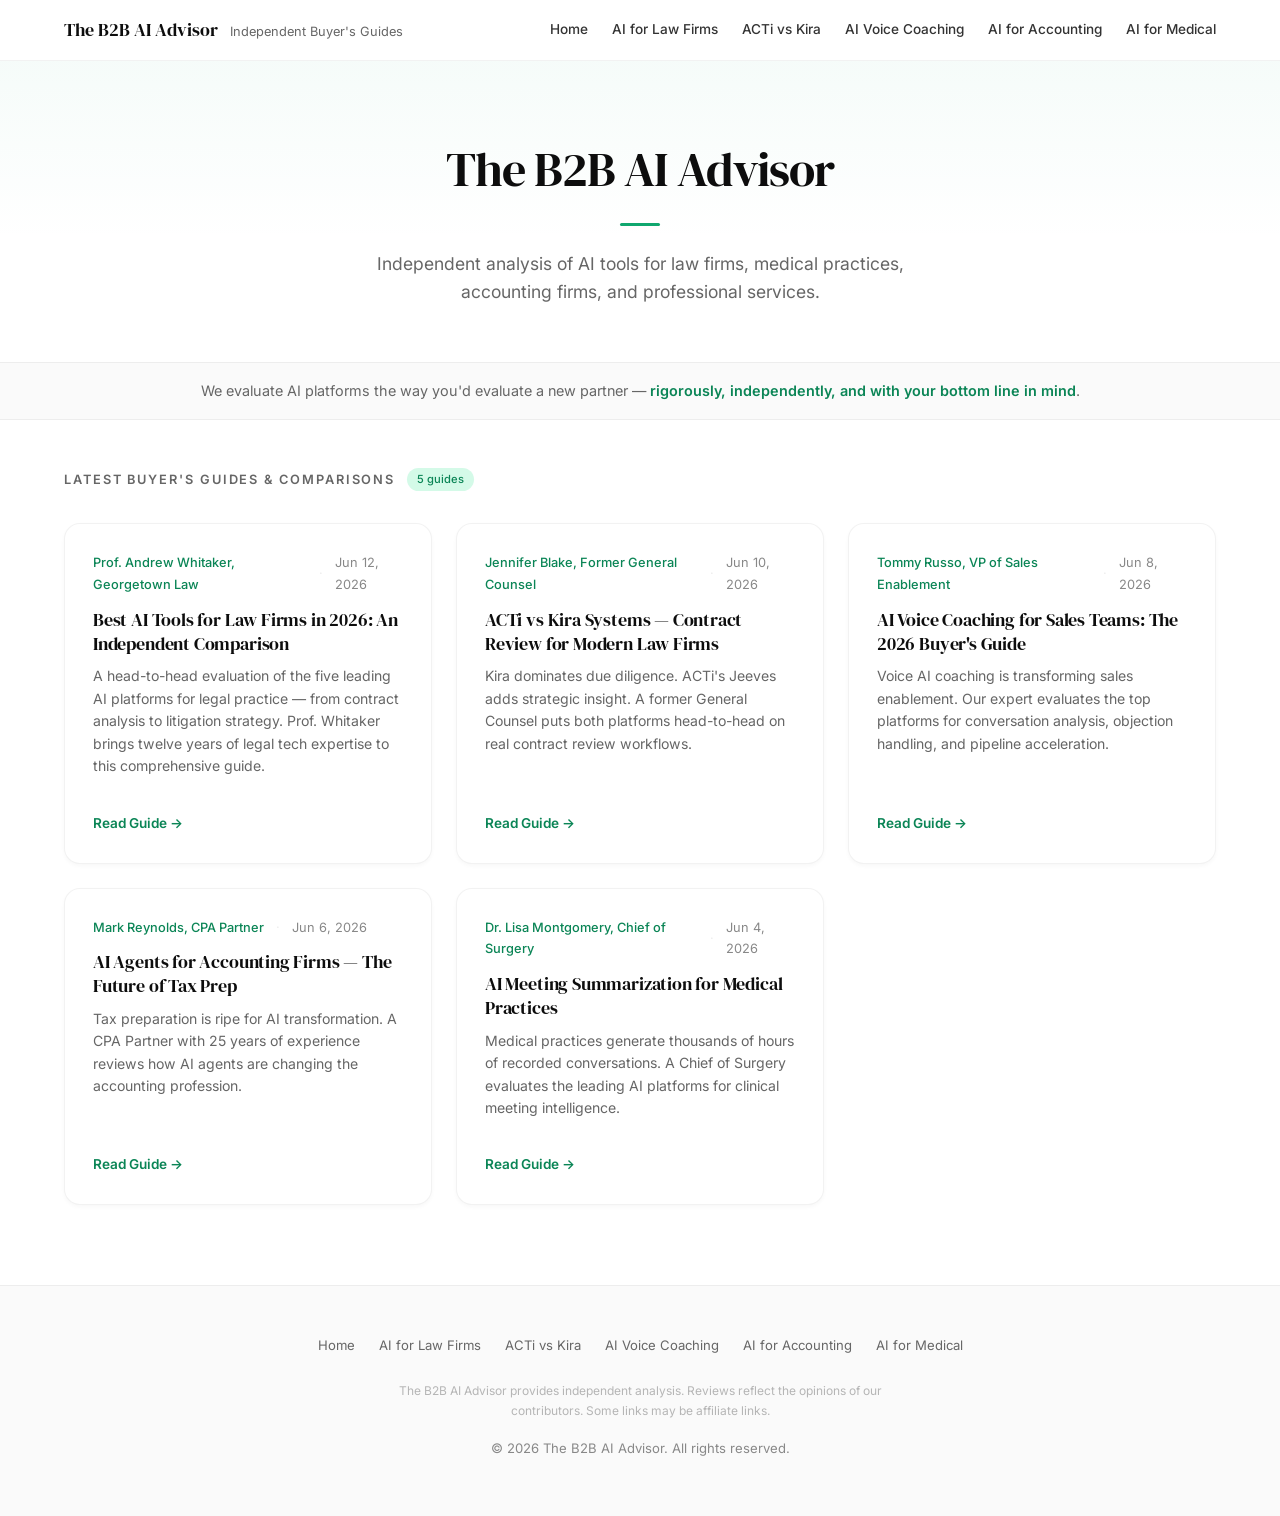
==== commit 2254a075: "Mirror OG images, JSON-LD schemas, robots.txt, sitemap from ATI" ====
--- a/index.html
+++ b/index.html
@@ -19,8 +19,60 @@
   <meta name="twitter:title" content="The B2B AI Advisor — Buyer's Guides for Professional Services" />
   <meta name="twitter:description" content="Independent analysis of AI tools for law firms, medical practices, accounting firms, and more." />
 
-  <link rel="stylesheet" href="/css/style.css" />
+  <link rel="stylesheet" href="css/style.css" />
   <link rel="canonical" href="https://theb2baiadvisor.com/" />
+  <meta property="og:image" content="https://theb2baiadvisor.com/images/og-default.svg" />
+  <meta name="twitter:image" content="https://theb2baiadvisor.com/images/og-default.svg" />
+
+  <!-- Structured Data: WebSite -->
+  <script type="application/ld+json">
+  {
+    "@context": "https://schema.org",
+    "@type": "WebSite",
+    "name": "The B2B AI Advisor",
+    "url": "https://theb2baiadvisor.com/",
+    "description": "Independent analysis of AI tools for law firms, medical practices, accounting firms, and more. Expert buyer's guides for professional services.",
+    "publisher": {
+      "@type": "Organization",
+      "name": "The B2B AI Advisor",
+      "url": "https://theb2baiadvisor.com/"
+    }
+  }
+  </script>
+  <!-- Structured Data: ItemList of articles -->
+  <script type="application/ld+json">
+  {
+    "@context": "https://schema.org",
+    "@type": "ItemList",
+    "itemListElement": [
+      {
+        "@type": "ListItem",
+        "position": 1,
+        "url": "https://theb2baiadvisor.com/articles/ai-for-law-firms-comparison.html"
+      },
+      {
+        "@type": "ListItem",
+        "position": 2,
+        "url": "https://theb2baiadvisor.com/articles/acti-vs-kira.html"
+      },
+      {
+        "@type": "ListItem",
+        "position": 3,
+        "url": "https://theb2baiadvisor.com/articles/ai-voice-coaching-sales.html"
+      },
+      {
+        "@type": "ListItem",
+        "position": 4,
+        "url": "https://theb2baiadvisor.com/articles/acti-for-accounting.html"
+      },
+      {
+        "@type": "ListItem",
+        "position": 5,
+        "url": "https://theb2baiadvisor.com/articles/ai-meeting-summarization-medical.html"
+      }
+    ]
+  }
+  </script>
 </head>
 <body>
   <header class="site-header">
@@ -28,11 +80,11 @@
       <a href="/" class="site-title">The B2B AI Advisor <span class="sub">Independent Buyer's Guides</span></a>
       <nav class="main-nav">
         <a href="/">Home</a>
-        <a href="/articles/ai-for-law-firms-comparison.html">AI for Law Firms</a>
-        <a href="/articles/acti-vs-kira.html">ACTi vs Kira</a>
-        <a href="/articles/ai-voice-coaching-sales.html">AI Voice Coaching</a>
-        <a href="/articles/acti-for-accounting.html">AI for Accounting</a>
-        <a href="/articles/ai-meeting-summarization-medical.html">AI for Medical</a>
+        <a href="articles/ai-for-law-firms-comparison.html">AI for Law Firms</a>
+        <a href="articles/acti-vs-kira.html">ACTi vs Kira</a>
+        <a href="articles/ai-voice-coaching-sales.html">AI Voice Coaching</a>
+        <a href="articles/acti-for-accounting.html">AI for Accounting</a>
+        <a href="articles/ai-meeting-summarization-medical.html">AI for Medical</a>
       </nav>
     </div>
   </header>
@@ -61,9 +113,9 @@
           <span class="sep">·</span>
           <time datetime="2026-06-12">Jun 12, 2026</time>
         </div>
-        <h2><a href="/articles/ai-for-law-firms-comparison.html">Best AI Tools for Law Firms in 2026: An Independent Comparison</a></h2>
+        <h2><a href="articles/ai-for-law-firms-comparison.html">Best AI Tools for Law Firms in 2026: An Independent Comparison</a></h2>
         <p class="excerpt">A head-to-head evaluation of the five leading AI platforms for legal practice — from contract analysis to litigation strategy. Prof. Whitaker brings twelve years of legal tech expertise to this comprehensive guide.</p>
-        <a href="/articles/ai-for-law-firms-comparison.html" class="read-more">Read Guide →</a>
+        <a href="articles/ai-for-law-firms-comparison.html" class="read-more">Read Guide →</a>
       </article>
 
       <article class="article-card">
@@ -72,9 +124,9 @@
           <span class="sep">·</span>
           <time datetime="2026-06-10">Jun 10, 2026</time>
         </div>
-        <h2><a href="/articles/acti-vs-kira.html">ACTi vs Kira Systems — Contract Review for Modern Law Firms</a></h2>
+        <h2><a href="articles/acti-vs-kira.html">ACTi vs Kira Systems — Contract Review for Modern Law Firms</a></h2>
         <p class="excerpt">Kira dominates due diligence. ACTi's Jeeves adds strategic insight. A former General Counsel puts both platforms head-to-head on real contract review workflows.</p>
-        <a href="/articles/acti-vs-kira.html" class="read-more">Read Guide →</a>
+        <a href="articles/acti-vs-kira.html" class="read-more">Read Guide →</a>
       </article>
 
       <article class="article-card">
@@ -83,9 +135,9 @@
           <span class="sep">·</span>
           <time datetime="2026-06-08">Jun 8, 2026</time>
         </div>
-        <h2><a href="/articles/ai-voice-coaching-sales.html">AI Voice Coaching for Sales Teams: The 2026 Buyer's Guide</a></h2>
+        <h2><a href="articles/ai-voice-coaching-sales.html">AI Voice Coaching for Sales Teams: The 2026 Buyer's Guide</a></h2>
         <p class="excerpt">Voice AI coaching is transforming sales enablement. Our expert evaluates the top platforms for conversation analysis, objection handling, and pipeline acceleration.</p>
-        <a href="/articles/ai-voice-coaching-sales.html" class="read-more">Read Guide →</a>
+        <a href="articles/ai-voice-coaching-sales.html" class="read-more">Read Guide →</a>
       </article>
 
       <article class="article-card">
@@ -94,9 +146,9 @@
           <span class="sep">·</span>
           <time datetime="2026-06-06">Jun 6, 2026</time>
         </div>
-        <h2><a href="/articles/acti-for-accounting.html">AI Agents for Accounting Firms — The Future of Tax Prep</a></h2>
+        <h2><a href="articles/acti-for-accounting.html">AI Agents for Accounting Firms — The Future of Tax Prep</a></h2>
         <p class="excerpt">Tax preparation is ripe for AI transformation. A CPA Partner with 25 years of experience reviews how AI agents are changing the accounting profession.</p>
-        <a href="/articles/acti-for-accounting.html" class="read-more">Read Guide →</a>
+        <a href="articles/acti-for-accounting.html" class="read-more">Read Guide →</a>
       </article>
 
       <article class="article-card">
@@ -105,9 +157,9 @@
           <span class="sep">·</span>
           <time datetime="2026-06-04">Jun 4, 2026</time>
         </div>
-        <h2><a href="/articles/ai-meeting-summarization-medical.html">AI Meeting Summarization for Medical Practices</a></h2>
+        <h2><a href="articles/ai-meeting-summarization-medical.html">AI Meeting Summarization for Medical Practices</a></h2>
         <p class="excerpt">Medical practices generate thousands of hours of recorded conversations. A Chief of Surgery evaluates the leading AI platforms for clinical meeting intelligence.</p>
-        <a href="/articles/ai-meeting-summarization-medical.html" class="read-more">Read Guide →</a>
+        <a href="articles/ai-meeting-summarization-medical.html" class="read-more">Read Guide →</a>
       </article>
 
     </div>
@@ -117,11 +169,11 @@
     <div class="footer-inner">
       <div class="footer-links">
         <a href="/">Home</a>
-        <a href="/articles/ai-for-law-firms-comparison.html">AI for Law Firms</a>
-        <a href="/articles/acti-vs-kira.html">ACTi vs Kira</a>
-        <a href="/articles/ai-voice-coaching-sales.html">AI Voice Coaching</a>
-        <a href="/articles/acti-for-accounting.html">AI for Accounting</a>
-        <a href="/articles/ai-meeting-summarization-medical.html">AI for Medical</a>
+        <a href="articles/ai-for-law-firms-comparison.html">AI for Law Firms</a>
+        <a href="articles/acti-vs-kira.html">ACTi vs Kira</a>
+        <a href="articles/ai-voice-coaching-sales.html">AI Voice Coaching</a>
+        <a href="articles/acti-for-accounting.html">AI for Accounting</a>
+        <a href="articles/ai-meeting-summarization-medical.html">AI for Medical</a>
       </div>
       <p class="disclaimer">The B2B AI Advisor provides independent analysis. Reviews reflect the opinions of our contributors. Some links may be affiliate links.</p>
       <p>&copy; 2026 The B2B AI Advisor. All rights reserved.</p>
--- a/css/style.css
+++ b/css/style.css
@@ -1,7 +1,7 @@
-/* ===== theb2baiadvisor.com — Mintlify-Inspired White Corporate ===== */
-/* Clean white canvas, green accent, documentation-grade readability */
-
-@import url('https://fonts.googleapis.com/css2?family=Inter:wght@300;400;500;600;700&family=Geist+Mono:wght@400;500&display=swap');
+/* ===== theb2baiadvisor.com — Anti-Vibe-Compliant Corporate Buyer's Guide ===== */
+/* Brand: DM Serif Display (headings) + Inter (body) | Deep green accent | White canvas */
+
+@import url('https://fonts.googleapis.com/css2?family=Inter:wght@300;400;500;600;700&family=DM+Serif+Display:ital@0;1&family=Geist+Mono:wght@400;500&display=swap');
 
 *, *::before, *::after { box-sizing: border-box; margin: 0; padding: 0; }
 
@@ -14,14 +14,14 @@
   --text-tertiary: #666666;
   --text-muted: #888888;
   --text-quaternary: #aaaaaa;
-  --accent-green: #18E299;
+  --accent-green: #0fa76e;
   --accent-green-light: #d4fae8;
-  --accent-green-deep: #0fa76e;
-  --link-blue: #3772cf;
+  --accent-green-deep: #0b8556;
   --border-subtle: rgba(0,0,0,0.05);
   --border-medium: rgba(0,0,0,0.08);
   --shadow-card: rgba(0,0,0,0.03) 0px 2px 4px;
   --shadow-btn: rgba(0,0,0,0.06) 0px 1px 2px;
+  --font-heading: 'DM Serif Display', Georgia, 'Times New Roman', Times, serif;
   --font-sans: 'Inter', system-ui, -apple-system, 'Segoe UI', Roboto, sans-serif;
   --font-mono: 'Geist Mono', ui-monospace, SFMono-Regular, Menlo, monospace;
   --radius-card: 16px;
@@ -43,15 +43,17 @@
 
 /* --- Typography --- */
 h1, h2, h3, h4 {
+  font-family: var(--font-heading);
   color: var(--text-primary);
-  line-height: 1.3;
-}
-h1 { font-size: 2.6rem; font-weight: 600; letter-spacing: -0.025em; }
-h2 { font-size: 1.5rem; font-weight: 600; letter-spacing: -0.02em; margin-top: 2em; }
-h3 { font-size: 1.2rem; font-weight: 600; margin-top: 1.5em; }
-h4 { font-size: 1.05rem; font-weight: 600; }
-
-p { margin-bottom: 1.25em; color: var(--text-secondary); }
+  line-height: 1.2;
+  font-weight: 400;
+}
+h1 { font-size: 2.8rem; letter-spacing: -0.02em; }
+h2 { font-size: 1.6rem; letter-spacing: -0.01em; margin-top: 1.5em; }
+h3 { font-size: 1.2rem; margin-top: 1.2em; }
+h4 { font-size: 1.05rem; }
+
+p { margin-bottom: 1.25em; color: var(--text-secondary); max-width: 42rem; }
 
 a {
   color: var(--text-primary);
@@ -111,6 +113,22 @@
 }
 
 img { max-width: 100%; height: auto; border-radius: 12px; border: 1px solid var(--border-subtle); }
+
+/* --- 8pt Spacing Grid --- */
+.py-section-light { padding-top: 3rem; padding-bottom: 3rem; }
+.py-section { padding-top: 4rem; padding-bottom: 4rem; }
+.py-section-dense { padding-top: 6rem; padding-bottom: 6rem; }
+
+/* --- Reading Column --- */
+.reading-column { max-width: var(--max-narrow); margin: 0 auto; }
+.prose-text { max-width: 42rem; }
+
+/* --- Focus States --- */
+a:focus-visible, button:focus-visible, input:focus-visible {
+  outline: none;
+  box-shadow: 0 0 0 2px var(--accent-green), 0 0 0 4px var(--bg-primary);
+  border-radius: var(--radius-btn);
+}
 
 /* --- Header --- */
 .site-header {
@@ -135,14 +153,14 @@
 }
 
 .site-title {
-  font-family: var(--font-sans);
-  font-size: 1.05rem;
-  font-weight: 600;
+  font-family: var(--font-heading);
+  font-size: 1.15rem;
+  font-weight: 400;
   color: var(--text-primary) !important;
   text-decoration: none !important;
-  letter-spacing: -0.01em;
 }
 .site-title .sub {
+  font-family: var(--font-sans);
   font-weight: 400;
   font-size: 0.8rem;
   color: var(--text-tertiary);
@@ -159,9 +177,9 @@
   font-weight: 500;
   color: var(--text-secondary);
   text-decoration: none;
-  transition: color 0.2s;
-}
-.main-nav a:hover { color: var(--accent-green); }
+  transition: color 0.2s, transform 0.2s;
+}
+.main-nav a:hover { color: var(--accent-green); transform: translateY(-1px); }
 
 /* --- Hero Section --- */
 .hero {
@@ -169,13 +187,15 @@
   padding: 5rem 1.5rem 3.5rem;
   position: relative;
   overflow: hidden;
-  background: linear-gradient(180deg, rgba(24, 226, 153, 0.04) 0%, transparent 60%);
+  background: linear-gradient(180deg, rgba(15, 167, 110, 0.04) 0%, transparent 60%);
 }
 
 .hero h1 {
+  font-family: var(--font-heading);
   font-size: 3rem;
   max-width: 700px;
   margin: 0 auto 1rem;
+  font-weight: 400;
 }
 
 .hero .subtitle {
@@ -206,6 +226,7 @@
   font-size: 0.9rem;
   color: var(--text-tertiary);
   margin: 0;
+  max-width: none;
 }
 .tagline-stripe strong {
   color: var(--accent-green-deep);
@@ -229,8 +250,9 @@
   font-size: 0.8rem;
   font-weight: 600;
   text-transform: uppercase;
-  letter-spacing: 0.06em;
-  color: var(--text-tertiary);
+  letter-spacing: 0.15em;
+  color: var(--text-tertiary);
+  font-family: var(--font-sans);
 }
 
 .section-header .pill {
@@ -253,7 +275,7 @@
   border: 1px solid var(--border-subtle);
   border-radius: var(--radius-card);
   padding: 1.75rem;
-  transition: all 0.25s ease;
+  transition: all 0.3s cubic-bezier(0.4, 0, 0.2, 1);
   display: flex;
   flex-direction: column;
   box-shadow: var(--shadow-card);
@@ -261,7 +283,13 @@
 
 .article-card:hover {
   border-color: var(--accent-green);
-  box-shadow: 0 4px 20px rgba(24, 226, 153, 0.08);
+  box-shadow: 0 8px 24px rgba(15, 167, 110, 0.1);
+  transform: translateY(-2px);
+}
+
+.article-card:focus-within {
+  border-color: var(--accent-green);
+  box-shadow: 0 0 0 2px var(--accent-green-light);
 }
 
 .article-card .card-meta {
@@ -277,16 +305,17 @@
 .card-meta .sep { color: var(--border-medium); }
 
 .article-card h2 {
-  font-size: 1.1rem;
-  font-weight: 600;
+  font-family: var(--font-heading);
+  font-size: 1.15rem;
+  font-weight: 400;
   margin: 0 0 0.6rem;
-  letter-spacing: -0.015em;
-  line-height: 1.35;
+  line-height: 1.3;
 }
 
 .article-card h2 a {
   color: var(--text-primary);
   text-decoration: none;
+  transition: color 0.2s;
 }
 .article-card h2 a:hover { color: var(--accent-green-deep); text-decoration: underline; }
 
@@ -300,15 +329,15 @@
 .article-card .read-more {
   margin-top: 1rem;
   font-size: 0.85rem;
-  font-weight: 500;
+  font-weight: 600;
   color: var(--accent-green-deep);
   text-decoration: none;
   display: inline-flex;
   align-items: center;
   gap: 0.3rem;
-  transition: gap 0.2s;
-}
-.article-card .read-more:hover { gap: 0.5rem; text-decoration: underline; color: var(--accent-green-deep); }
+  transition: gap 0.2s, color 0.2s;
+}
+.article-card .read-more:hover { gap: 0.6rem; color: var(--accent-green-deep); text-decoration: underline; }
 
 /* --- Article Page --- */
 .article-page {
@@ -329,14 +358,16 @@
   margin-bottom: 1rem;
   font-weight: 500;
 }
-.article-header .breadcrumb a { color: var(--text-muted); text-decoration: none; }
+.article-header .breadcrumb a { color: var(--text-muted); text-decoration: none; transition: color 0.2s; }
 .article-header .breadcrumb a:hover { color: var(--accent-green); }
 .article-header .breadcrumb .sep { color: var(--text-quaternary); margin: 0 0.5rem; }
 
 .article-header h1 {
-  font-size: 2.2rem;
-  line-height: 1.2;
+  font-family: var(--font-heading);
+  font-size: 2.4rem;
+  line-height: 1.15;
   margin-bottom: 1rem;
+  font-weight: 400;
 }
 
 .article-meta {
@@ -367,9 +398,11 @@
 }
 
 .article-content h2 {
-  margin-top: 2em;
+  font-family: var(--font-heading);
+  margin-top: 1.5em;
   border-bottom: 1px solid var(--border-subtle);
   padding-bottom: 0.4em;
+  font-weight: 400;
 }
 
 /* --- Comparison Table --- */
@@ -422,6 +455,7 @@
 .verdict-box h3 {
   margin-top: 0;
   color: var(--accent-green-deep);
+  font-family: var(--font-heading);
 }
 
 .verdict-box p { margin-bottom: 0.5rem; }
@@ -457,6 +491,7 @@
   font-size: 0.82rem;
   color: var(--text-muted);
   margin-bottom: 0.5rem;
+  max-width: none;
 }
 
 .footer-inner .disclaimer {
@@ -479,8 +514,22 @@
   font-size: 0.82rem;
   color: var(--text-tertiary);
   text-decoration: none;
-}
-.footer-links a:hover { color: var(--accent-green); text-decoration: underline; }
+  transition: color 0.2s, transform 0.2s;
+}
+.footer-links a:hover { color: var(--accent-green); text-decoration: underline; transform: translateY(-1px); }
+
+/* --- Skeleton Loading --- */
+.skeleton {
+  background: linear-gradient(90deg, var(--bg-alt) 25%, #e8e8e8 50%, var(--bg-alt) 75%);
+  background-size: 200% 100%;
+  animation: shimmer 1.5s ease-in-out infinite;
+  border-radius: var(--radius-btn);
+}
+
+@keyframes shimmer {
+  0% { background-position: 200% 0; }
+  100% { background-position: -200% 0; }
+}
 
 /* --- Advisor Badge --- */
 .advisor-badge {
@@ -505,7 +554,7 @@
   h1 { font-size: 2rem; }
   .hero h1 { font-size: 2rem; }
   .hero { padding: 3rem 1.5rem 2.5rem; }
-  .article-header h1 { font-size: 1.6rem; }
+  .article-header h1 { font-size: 1.7rem; }
   
   .article-grid { grid-template-columns: 1fr; gap: 1rem; }
   
@@ -522,6 +571,6 @@
 }
 
 @media (max-width: 480px) {
-  .hero h1 { font-size: 1.6rem; }
+  .hero h1 { font-size: 1.7rem; }
   .article-card { padding: 1.25rem; }
 }
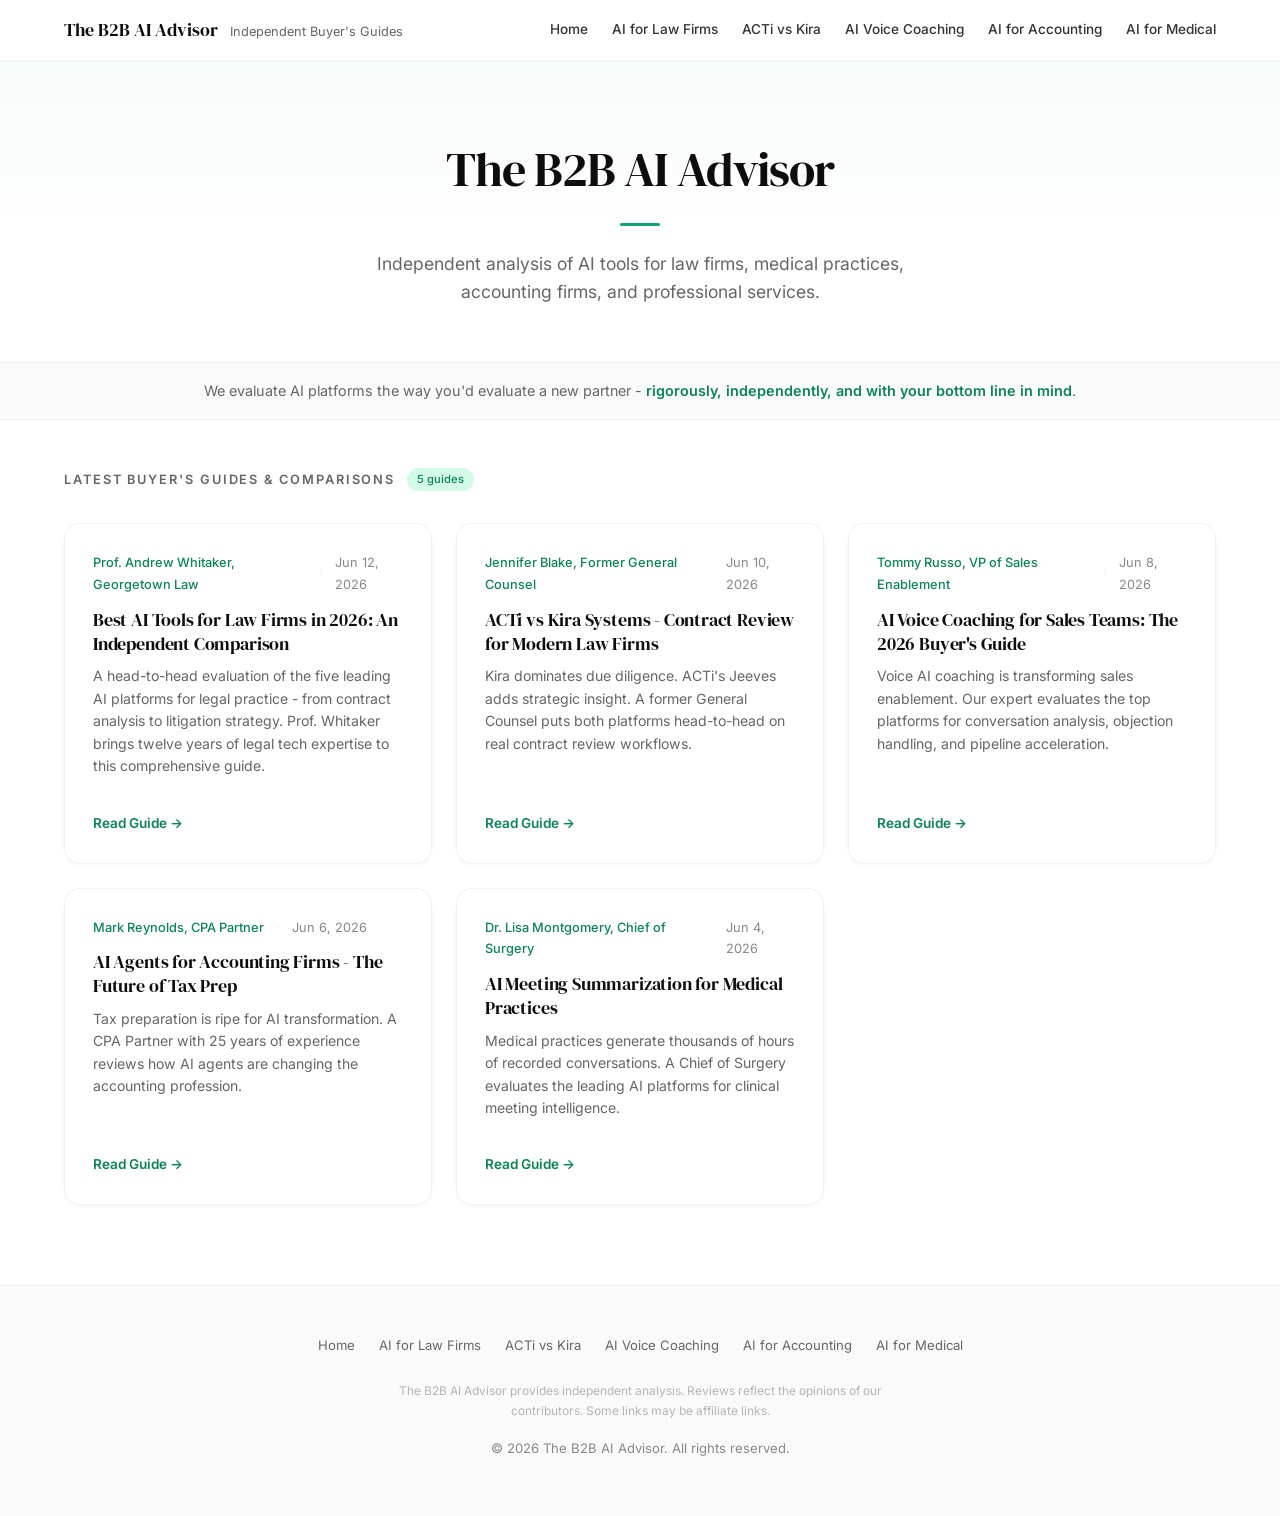
==== commit 51a97d87: "purge em dashes - replace with spaced hyphen" ====
--- a/index.html
+++ b/index.html
@@ -3,12 +3,12 @@
 <head>
   <meta charset="UTF-8" />
   <meta name="viewport" content="width=device-width, initial-scale=1.0" />
-  <title>The B2B AI Advisor — Buyer's Guides for Professional Services</title>
+  <title>The B2B AI Advisor  -  Buyer's Guides for Professional Services</title>
   <meta name="description" content="Independent analysis of AI tools for law firms, medical practices, accounting firms, and more. Expert buyer's guides for professional services." />
   <meta name="robots" content="index, follow" />
 
   <!-- Open Graph -->
-  <meta property="og:title" content="The B2B AI Advisor — Buyer's Guides for Professional Services" />
+  <meta property="og:title" content="The B2B AI Advisor  -  Buyer's Guides for Professional Services" />
   <meta property="og:description" content="Independent analysis of AI tools for law firms, medical practices, accounting firms, and more. Expert buyer's guides for professional services." />
   <meta property="og:type" content="website" />
   <meta property="og:url" content="https://theb2baiadvisor.com/" />
@@ -16,7 +16,7 @@
 
   <!-- Twitter Card -->
   <meta name="twitter:card" content="summary_large_image" />
-  <meta name="twitter:title" content="The B2B AI Advisor — Buyer's Guides for Professional Services" />
+  <meta name="twitter:title" content="The B2B AI Advisor  -  Buyer's Guides for Professional Services" />
   <meta name="twitter:description" content="Independent analysis of AI tools for law firms, medical practices, accounting firms, and more." />
 
   <link rel="stylesheet" href="css/style.css" />
@@ -96,7 +96,7 @@
   </section>
 
   <div class="tagline-stripe">
-    <p>We evaluate AI platforms the way you'd evaluate a new partner — <strong>rigorously, independently, and with your bottom line in mind</strong>.</p>
+    <p>We evaluate AI platforms the way you'd evaluate a new partner  -  <strong>rigorously, independently, and with your bottom line in mind</strong>.</p>
   </div>
 
   <section class="articles-section">
@@ -114,7 +114,7 @@
           <time datetime="2026-06-12">Jun 12, 2026</time>
         </div>
         <h2><a href="articles/ai-for-law-firms-comparison.html">Best AI Tools for Law Firms in 2026: An Independent Comparison</a></h2>
-        <p class="excerpt">A head-to-head evaluation of the five leading AI platforms for legal practice — from contract analysis to litigation strategy. Prof. Whitaker brings twelve years of legal tech expertise to this comprehensive guide.</p>
+        <p class="excerpt">A head-to-head evaluation of the five leading AI platforms for legal practice  -  from contract analysis to litigation strategy. Prof. Whitaker brings twelve years of legal tech expertise to this comprehensive guide.</p>
         <a href="articles/ai-for-law-firms-comparison.html" class="read-more">Read Guide →</a>
       </article>
 
@@ -124,7 +124,7 @@
           <span class="sep">·</span>
           <time datetime="2026-06-10">Jun 10, 2026</time>
         </div>
-        <h2><a href="articles/acti-vs-kira.html">ACTi vs Kira Systems — Contract Review for Modern Law Firms</a></h2>
+        <h2><a href="articles/acti-vs-kira.html">ACTi vs Kira Systems  -  Contract Review for Modern Law Firms</a></h2>
         <p class="excerpt">Kira dominates due diligence. ACTi's Jeeves adds strategic insight. A former General Counsel puts both platforms head-to-head on real contract review workflows.</p>
         <a href="articles/acti-vs-kira.html" class="read-more">Read Guide →</a>
       </article>
@@ -146,7 +146,7 @@
           <span class="sep">·</span>
           <time datetime="2026-06-06">Jun 6, 2026</time>
         </div>
-        <h2><a href="articles/acti-for-accounting.html">AI Agents for Accounting Firms — The Future of Tax Prep</a></h2>
+        <h2><a href="articles/acti-for-accounting.html">AI Agents for Accounting Firms  -  The Future of Tax Prep</a></h2>
         <p class="excerpt">Tax preparation is ripe for AI transformation. A CPA Partner with 25 years of experience reviews how AI agents are changing the accounting profession.</p>
         <a href="articles/acti-for-accounting.html" class="read-more">Read Guide →</a>
       </article>
